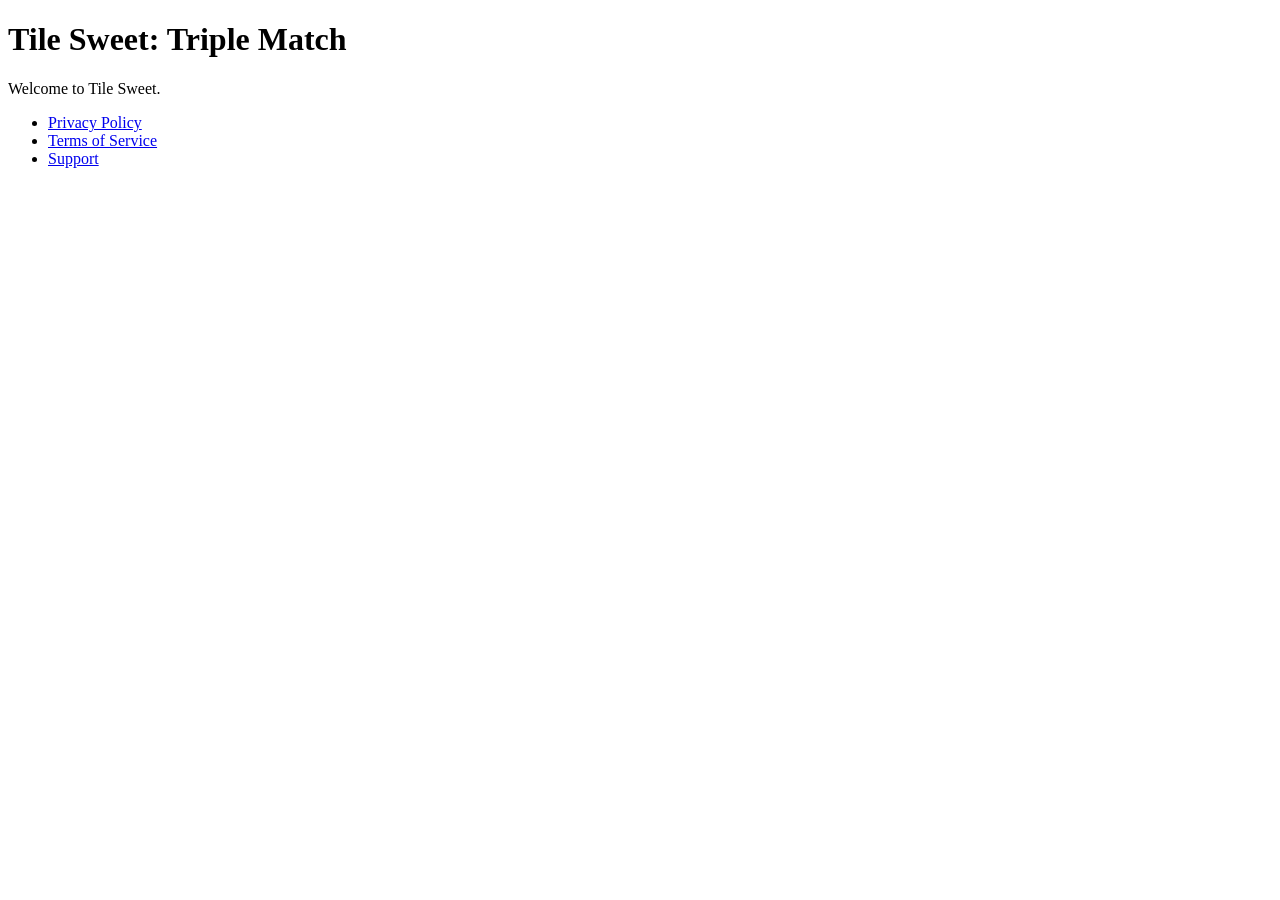
==== index.html @ 0a78bc49 "Add initial HTML structure for Tile Sweet game" ====
<!DOCTYPE html>
<html>

<head>
    <title>Tile Sweet: Triple Match</title>
    <link rel="stylesheet" href="style.css">
</head>

<body>

<h1>Tile Sweet: Triple Match</h1>

<p>Welcome to Tile Sweet.</p>

<ul>
<li><a href="privacy.html">Privacy Policy</a></li>
<li><a href="terms.html">Terms of Service</a></li>
<li><a href="support.html">Support</a></li>
</ul>

</body>

</html>
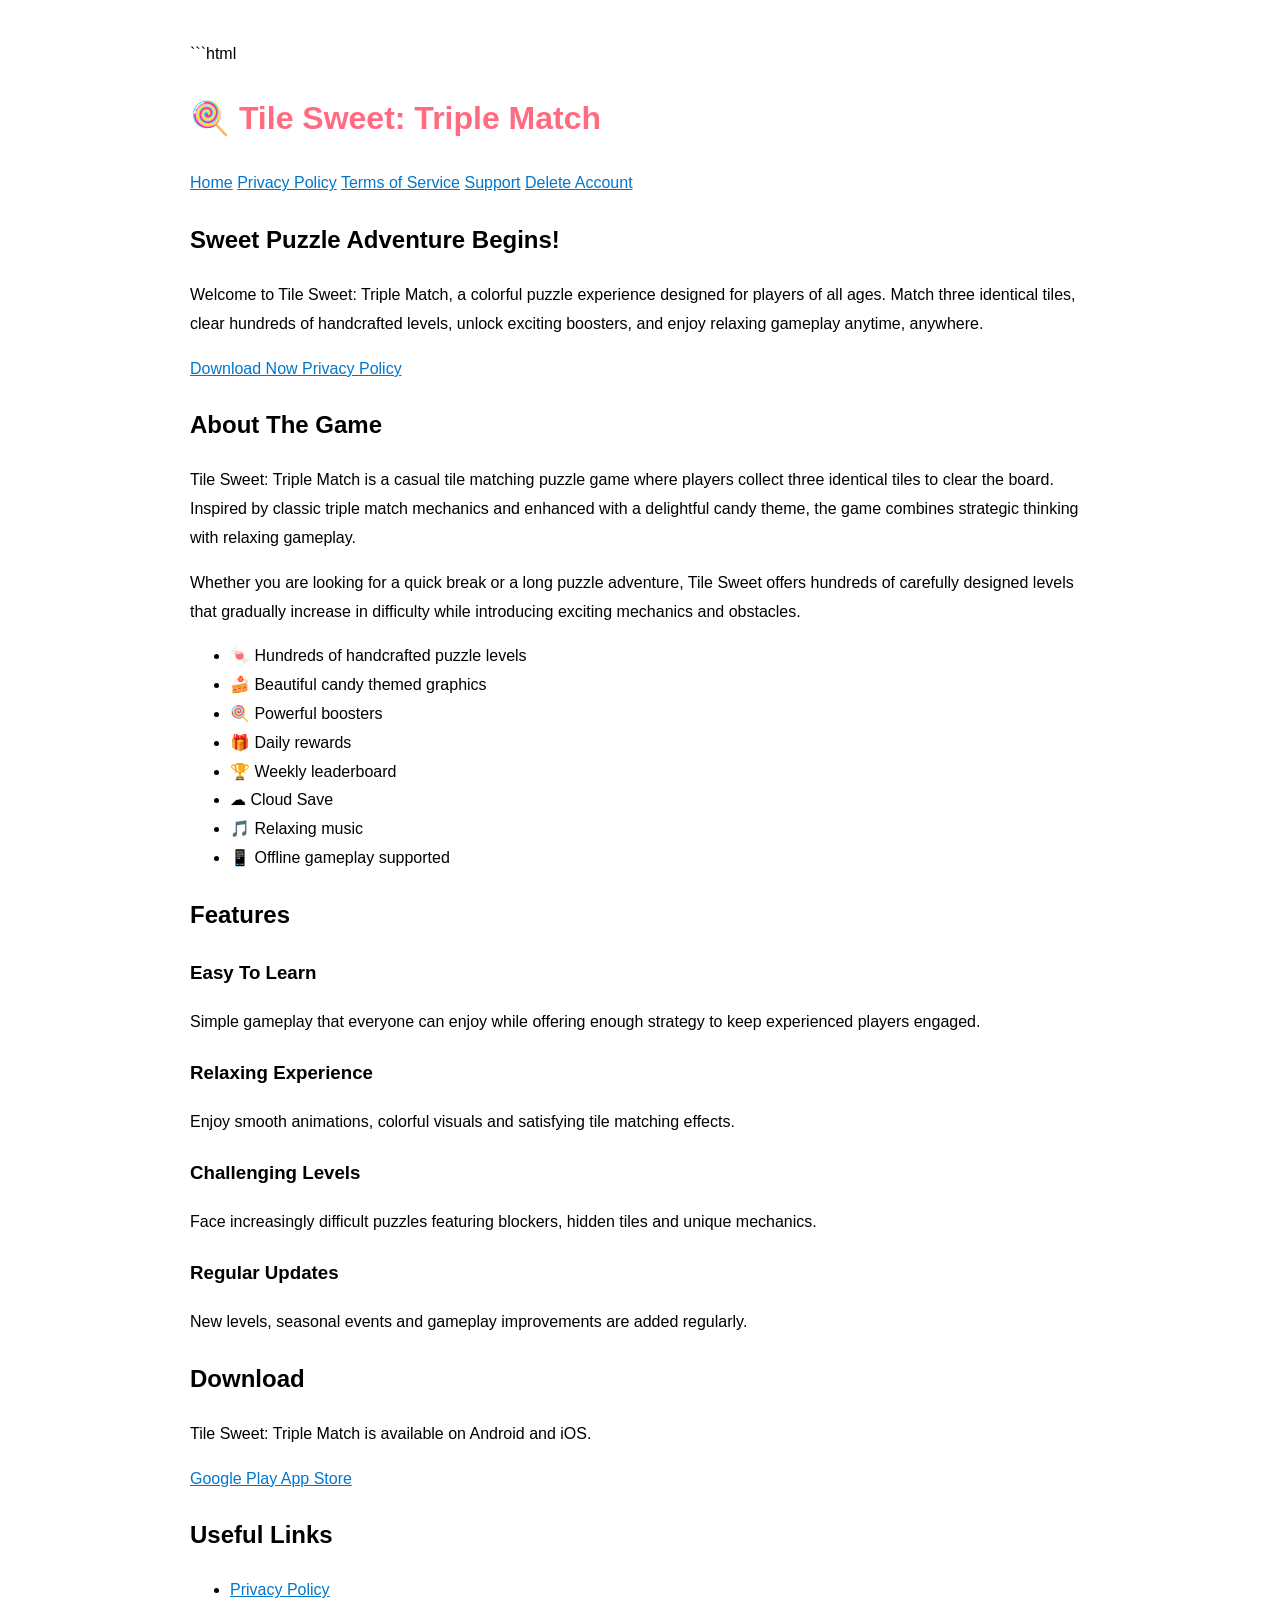
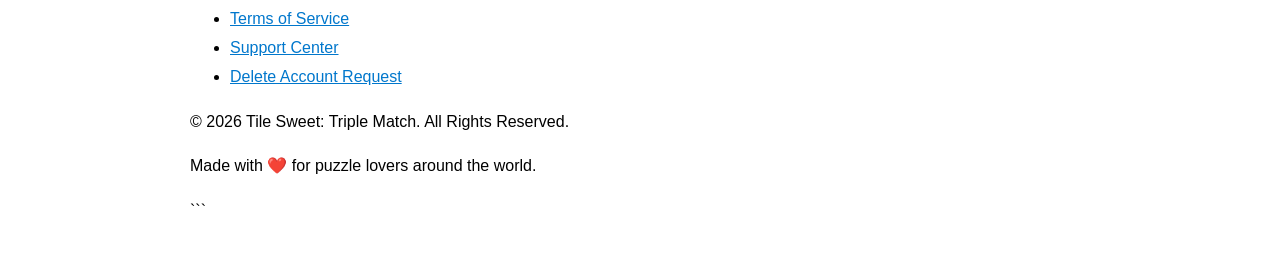
==== commit 4541edb7: "Enhance index.html with updated game details Updated HTML structure and content for the Tile Sweet: " ====
--- a/index.html
+++ b/index.html
@@ -1,23 +1,313 @@
+```html
 <!DOCTYPE html>
-<html>
+<html lang="en">
 
 <head>
-    <title>Tile Sweet: Triple Match</title>
+
+    <meta charset="UTF-8">
+
+    <meta name="viewport"
+          content="width=device-width, initial-scale=1.0">
+
+    <title>
+        Tile Sweet: Triple Match
+    </title>
+
+    <meta name="description"
+          content="Tile Sweet: Triple Match is a relaxing triple matching puzzle game filled with colorful candies, delicious desserts and challenging levels.">
+
+    <meta name="keywords"
+          content="Tile Sweet, Triple Match, Puzzle Game, Match 3, Casual Game">
+
     <link rel="stylesheet" href="style.css">
+
 </head>
 
 <body>
 
-<h1>Tile Sweet: Triple Match</h1>
-
-<p>Welcome to Tile Sweet.</p>
+<header>
+
+<div class="container">
+
+<h1>
+
+🍭 Tile Sweet: Triple Match
+
+</h1>
+
+<nav>
+
+<a href="index.html">Home</a>
+
+<a href="privacy.html">Privacy Policy</a>
+
+<a href="terms.html">Terms of Service</a>
+
+<a href="support.html">Support</a>
+
+<a href="delete-account.html">Delete Account</a>
+
+</nav>
+
+</div>
+
+</header>
+
+<section class="hero">
+
+<div class="container">
+
+<h2>
+
+Sweet Puzzle Adventure Begins!
+
+</h2>
+
+<p>
+
+Welcome to Tile Sweet: Triple Match, a colorful puzzle experience designed for players of all ages. Match three identical tiles, clear hundreds of handcrafted levels, unlock exciting boosters, and enjoy relaxing gameplay anytime, anywhere.
+
+</p>
+
+<div class="buttons">
+
+<a class="button"
+href="#download">
+
+Download Now
+
+</a>
+
+<a class="button secondary"
+href="privacy.html">
+
+Privacy Policy
+
+</a>
+
+</div>
+
+</div>
+
+</section>
+
+<section>
+
+<div class="container">
+
+<h2>
+
+About The Game
+
+</h2>
+
+<p>
+
+Tile Sweet: Triple Match is a casual tile matching puzzle game where players collect three identical tiles to clear the board. Inspired by classic triple match mechanics and enhanced with a delightful candy theme, the game combines strategic thinking with relaxing gameplay.
+
+</p>
+
+<p>
+
+Whether you are looking for a quick break or a long puzzle adventure, Tile Sweet offers hundreds of carefully designed levels that gradually increase in difficulty while introducing exciting mechanics and obstacles.
+
+</p>
 
 <ul>
+
+<li>🍬 Hundreds of handcrafted puzzle levels</li>
+
+<li>🍰 Beautiful candy themed graphics</li>
+
+<li>🍭 Powerful boosters</li>
+
+<li>🎁 Daily rewards</li>
+
+<li>🏆 Weekly leaderboard</li>
+
+<li>☁ Cloud Save</li>
+
+<li>🎵 Relaxing music</li>
+
+<li>📱 Offline gameplay supported</li>
+
+</ul>
+
+</div>
+
+</section>
+
+<section>
+
+<div class="container">
+
+<h2>
+
+Features
+
+</h2>
+
+<div class="cards">
+
+<div class="card">
+
+<h3>
+
+Easy To Learn
+
+</h3>
+
+<p>
+
+Simple gameplay that everyone can enjoy while offering enough strategy to keep experienced players engaged.
+
+</p>
+
+</div>
+
+<div class="card">
+
+<h3>
+
+Relaxing Experience
+
+</h3>
+
+<p>
+
+Enjoy smooth animations, colorful visuals and satisfying tile matching effects.
+
+</p>
+
+</div>
+
+<div class="card">
+
+<h3>
+
+Challenging Levels
+
+</h3>
+
+<p>
+
+Face increasingly difficult puzzles featuring blockers, hidden tiles and unique mechanics.
+
+</p>
+
+</div>
+
+<div class="card">
+
+<h3>
+
+Regular Updates
+
+</h3>
+
+<p>
+
+New levels, seasonal events and gameplay improvements are added regularly.
+
+</p>
+
+</div>
+
+</div>
+
+</div>
+
+</section>
+
+<section id="download">
+
+<div class="container">
+
+<h2>
+
+Download
+
+</h2>
+
+<p>
+
+Tile Sweet: Triple Match is available on Android and iOS.
+
+</p>
+
+<div class="buttons">
+
+<a class="button"
+
+href="#">
+
+Google Play
+
+</a>
+
+<a class="button"
+
+href="#">
+
+App Store
+
+</a>
+
+</div>
+
+</div>
+
+</section>
+
+<section>
+
+<div class="container">
+
+<h2>
+
+Useful Links
+
+</h2>
+
+<ul>
+
 <li><a href="privacy.html">Privacy Policy</a></li>
+
 <li><a href="terms.html">Terms of Service</a></li>
-<li><a href="support.html">Support</a></li>
+
+<li><a href="support.html">Support Center</a></li>
+
+<li><a href="delete-account.html">Delete Account Request</a></li>
+
 </ul>
 
+</div>
+
+</section>
+
+<footer>
+
+<div class="container">
+
+<p>
+
+© 2026 Tile Sweet: Triple Match.
+
+All Rights Reserved.
+
+</p>
+
+<p>
+
+Made with ❤️ for puzzle lovers around the world.
+
+</p>
+
+</div>
+
+</footer>
+
 </body>
 
 </html>
+```
--- a/style.css
+++ b/style.css
@@ -0,0 +1,15 @@
+body{
+    font-family:Arial;
+    max-width:900px;
+    margin:auto;
+    padding:40px;
+    line-height:1.8;
+}
+
+h1{
+    color:#ff6b81;
+}
+
+a{
+    color:#0077cc;
+}
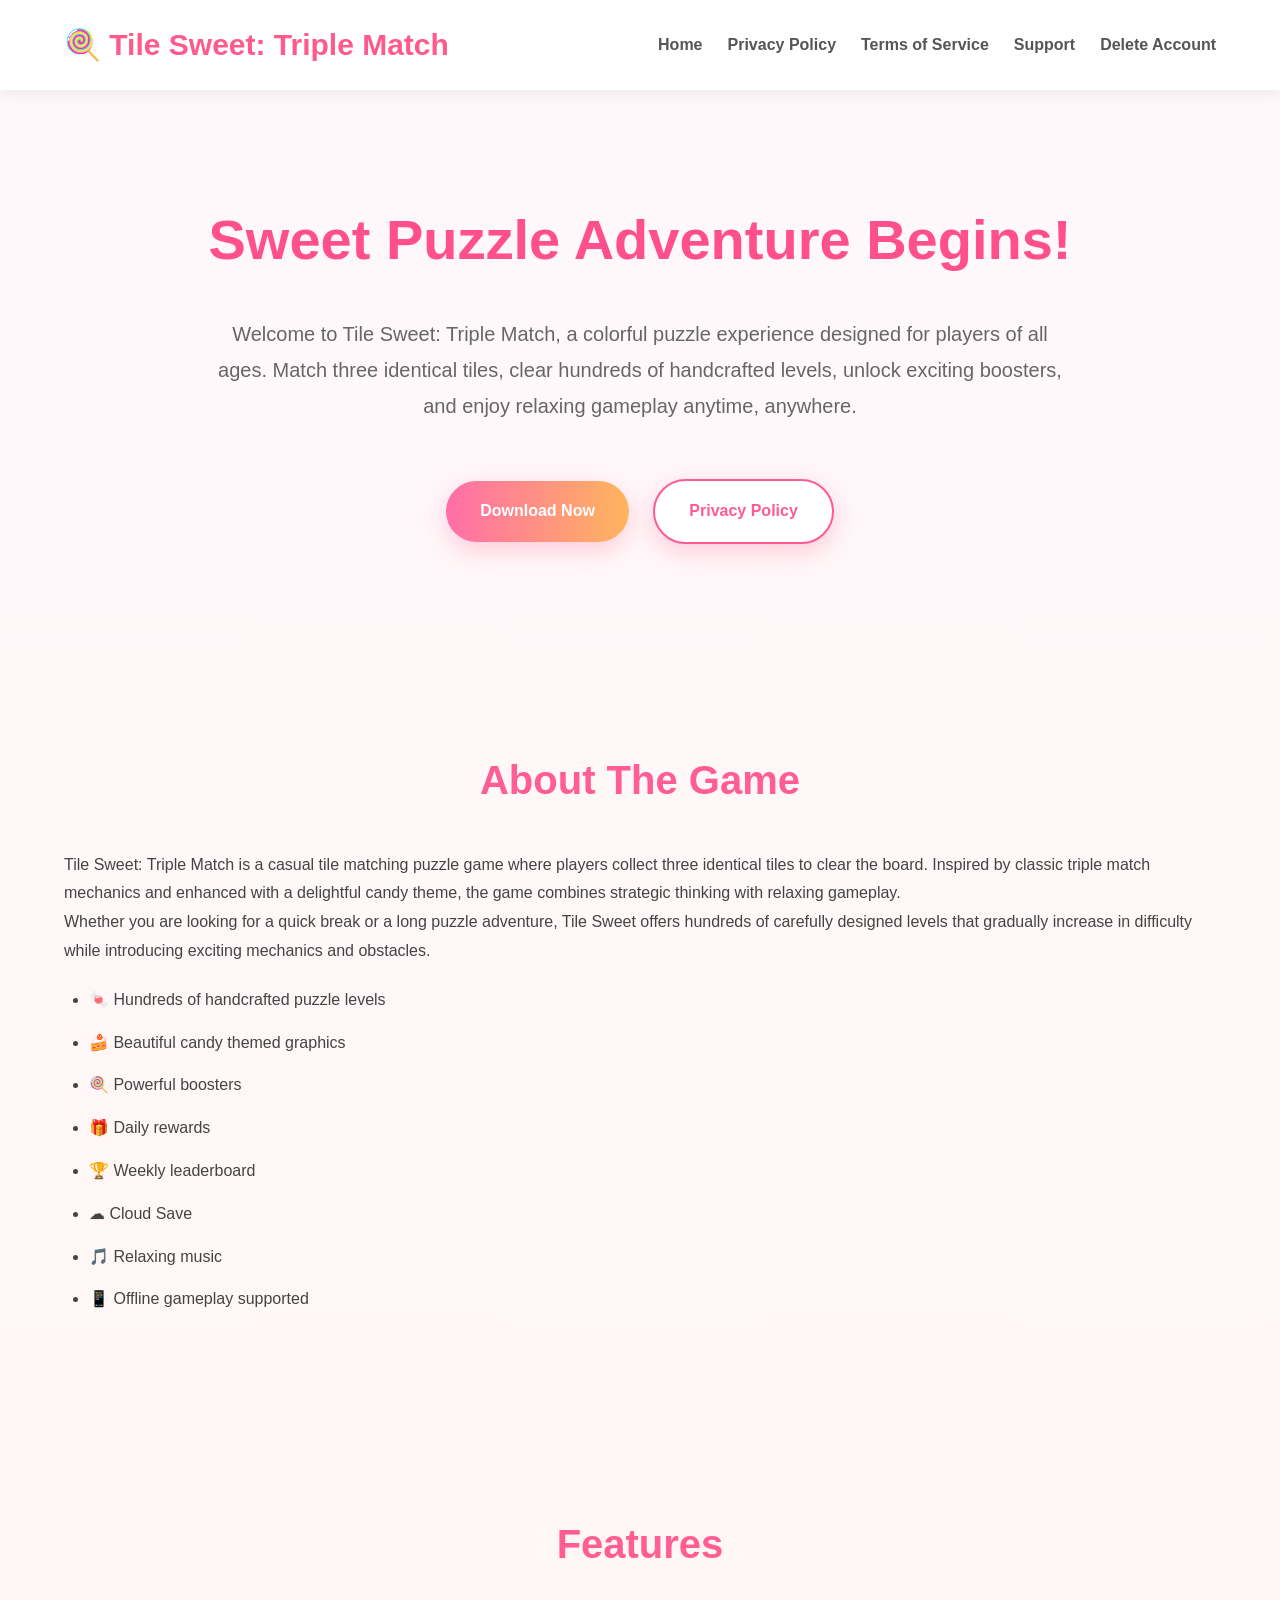
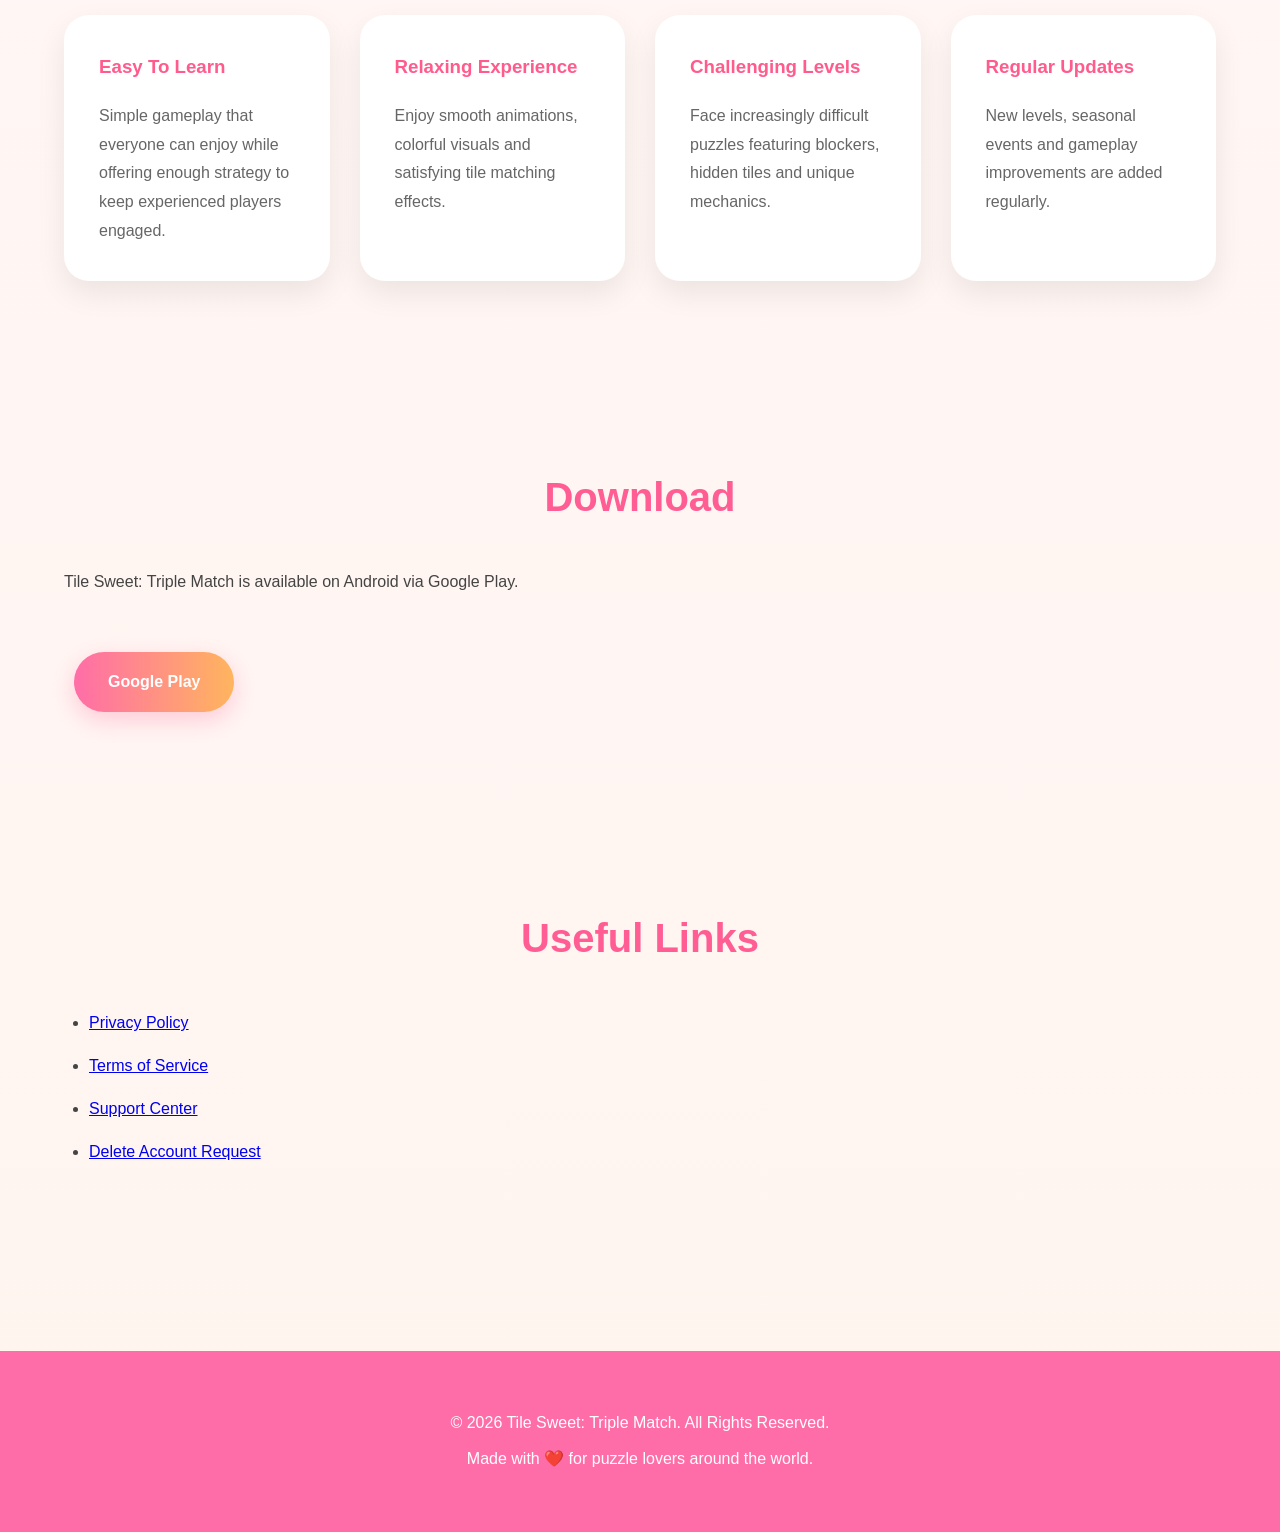
==== commit 29d3aa70: "1" ====
--- a/index.html
+++ b/index.html
@@ -1,4 +1,3 @@
-```html
 <!DOCTYPE html>
 <html lang="en">
 
@@ -231,7 +230,7 @@
 
 <p>
 
-Tile Sweet: Triple Match is available on Android and iOS.
+Tile Sweet: Triple Match is available on Android via Google Play.
 
 </p>
 
@@ -245,14 +244,6 @@
 
 </a>
 
-<a class="button"
-
-href="#">
-
-App Store
-
-</a>
-
 </div>
 
 </div>
@@ -310,4 +301,3 @@
 </body>
 
 </html>
-```
--- a/style.css
+++ b/style.css
@@ -1,15 +1,529 @@
+/* =======================================
+   Tile Sweet: Triple Match
+   Official Website Style
+======================================= */
+
+*{
+    margin:0;
+    padding:0;
+    box-sizing:border-box;
+}
+
+html{
+    scroll-behavior:smooth;
+}
+
 body{
-    font-family:Arial;
-    max-width:900px;
+
+    font-family:
+    "Segoe UI",
+    Arial,
+    sans-serif;
+
+    background:
+    linear-gradient(
+    180deg,
+    #fff8fb 0%,
+    #fff5ef 100%);
+
+    color:#444;
+
+    line-height:1.8;
+
+}
+
+/* ========================= */
+
+.container{
+
+    width:90%;
+    max-width:1200px;
+
     margin:auto;
-    padding:40px;
-    line-height:1.8;
-}
-
-h1{
-    color:#ff6b81;
-}
-
-a{
-    color:#0077cc;
-}
+
+}
+
+/* ========================= */
+
+header{
+
+    position:sticky;
+
+    top:0;
+
+    z-index:999;
+
+    background:white;
+
+    box-shadow:
+    0 2px 15px
+    rgba(0,0,0,.08);
+
+}
+
+header .container{
+
+    display:flex;
+
+    justify-content:space-between;
+
+    align-items:center;
+
+    padding:18px 0;
+
+}
+
+header h1{
+
+    color:#ff5a8d;
+
+    font-size:30px;
+
+}
+
+/* ========================= */
+
+nav{
+
+    display:flex;
+
+    gap:25px;
+
+}
+
+nav a{
+
+    text-decoration:none;
+
+    color:#555;
+
+    font-weight:600;
+
+    transition:.3s;
+
+}
+
+nav a:hover{
+
+    color:#ff5a8d;
+
+}
+
+/* ========================= */
+
+.hero{
+
+    padding:100px 0;
+
+    text-align:center;
+
+}
+
+.hero h2{
+
+    font-size:56px;
+
+    color:#ff4f8d;
+
+    margin-bottom:25px;
+
+}
+
+.hero p{
+
+    max-width:850px;
+
+    margin:auto;
+
+    font-size:20px;
+
+    color:#666;
+
+}
+
+/* ========================= */
+
+.buttons{
+
+    margin-top:45px;
+
+}
+
+.button{
+
+    display:inline-block;
+
+    padding:
+
+    16px 34px;
+
+    margin:10px;
+
+    border-radius:50px;
+
+    background:
+
+    linear-gradient(
+    90deg,
+    #ff6da8,
+    #ffb55e);
+
+    color:white;
+
+    text-decoration:none;
+
+    font-weight:bold;
+
+    transition:.3s;
+
+    box-shadow:
+
+    0 8px 25px
+
+    rgba(255,100,150,.3);
+
+}
+
+.button:hover{
+
+    transform:
+
+    translateY(-4px);
+
+    box-shadow:
+
+    0 12px 30px
+
+    rgba(255,100,150,.45);
+
+}
+
+.secondary{
+
+    background:#ffffff;
+
+    color:#ff5b90;
+
+    border:2px solid #ff5b90;
+
+}
+
+/* ========================= */
+
+section{
+
+    padding:90px 0;
+
+}
+
+section h2{
+
+    text-align:center;
+
+    font-size:40px;
+
+    color:#ff5d94;
+
+    margin-bottom:35px;
+
+}
+
+/* ========================= */
+
+.cards{
+
+    display:grid;
+
+    grid-template-columns:
+
+    repeat(auto-fit,minmax(260px,1fr));
+
+    gap:30px;
+
+}
+
+.card{
+
+    background:white;
+
+    padding:35px;
+
+    border-radius:25px;
+
+    box-shadow:
+
+    0 12px 30px
+
+    rgba(0,0,0,.08);
+
+    transition:.35s;
+
+}
+
+.card:hover{
+
+    transform:
+
+    translateY(-8px);
+
+}
+
+.card h3{
+
+    margin-bottom:18px;
+
+    color:#ff5b8d;
+
+}
+
+.card p{
+
+    color:#666;
+
+}
+
+/* ========================= */
+
+ul{
+
+    margin-top:20px;
+
+    margin-left:25px;
+
+}
+
+li{
+
+    margin-bottom:14px;
+
+}
+
+/* ========================= */
+
+footer{
+
+    background:#ff6da8;
+
+    color:white;
+
+    text-align:center;
+
+    padding:50px 20px;
+
+    margin-top:80px;
+
+}
+
+footer p{
+
+    margin:8px 0;
+
+}
+
+/* ========================= */
+
+table{
+
+    width:100%;
+
+    border-collapse:collapse;
+
+    margin-top:30px;
+
+}
+
+th{
+
+    background:#ff7aac;
+
+    color:white;
+
+}
+
+th,
+td{
+
+    padding:15px;
+
+    border:1px solid #eee;
+
+}
+
+/* ========================= */
+
+input,
+textarea{
+
+    width:100%;
+
+    padding:15px;
+
+    margin-top:10px;
+
+    margin-bottom:20px;
+
+    border-radius:12px;
+
+    border:1px solid #ddd;
+
+}
+
+textarea{
+
+    min-height:180px;
+
+}
+
+/* ========================= */
+
+img{
+
+    max-width:100%;
+
+}
+
+/* ========================= */
+
+.notice{
+
+    background:#fff8d5;
+
+    border-left:5px solid orange;
+
+    padding:20px;
+
+    border-radius:10px;
+
+}
+
+/* ========================= */
+
+.success{
+
+    background:#e8fff1;
+
+    border-left:5px solid green;
+
+    padding:20px;
+
+    border-radius:10px;
+
+}
+
+/* ========================= */
+
+.hero{
+
+    animation:fadeUp .8s ease;
+
+}
+
+.card{
+
+    animation:fadeUp 1s ease;
+
+}
+
+@keyframes fadeUp{
+
+    from{
+
+        opacity:0;
+
+        transform:
+
+        translateY(30px);
+
+    }
+
+    to{
+
+        opacity:1;
+
+        transform:
+
+        translateY(0);
+
+    }
+
+}
+
+/* ========================= */
+
+::-webkit-scrollbar{
+
+    width:10px;
+
+}
+
+::-webkit-scrollbar-thumb{
+
+    background:#ff7bab;
+
+    border-radius:10px;
+
+}
+
+::-webkit-scrollbar-track{
+
+    background:#ffeef5;
+
+}
+
+/* ========================= */
+
+@media(max-width:900px){
+
+header .container{
+
+    flex-direction:column;
+
+}
+
+nav{
+
+    margin-top:20px;
+
+    flex-wrap:wrap;
+
+    justify-content:center;
+
+}
+
+.hero h2{
+
+    font-size:38px;
+
+}
+
+.hero p{
+
+    font-size:18px;
+
+}
+
+section h2{
+
+    font-size:32px;
+
+}
+
+}
+
+@media(max-width:600px){
+
+.button{
+
+    display:block;
+
+    width:100%;
+
+}
+
+.cards{
+
+    grid-template-columns:1fr;
+
+}
+
+}
